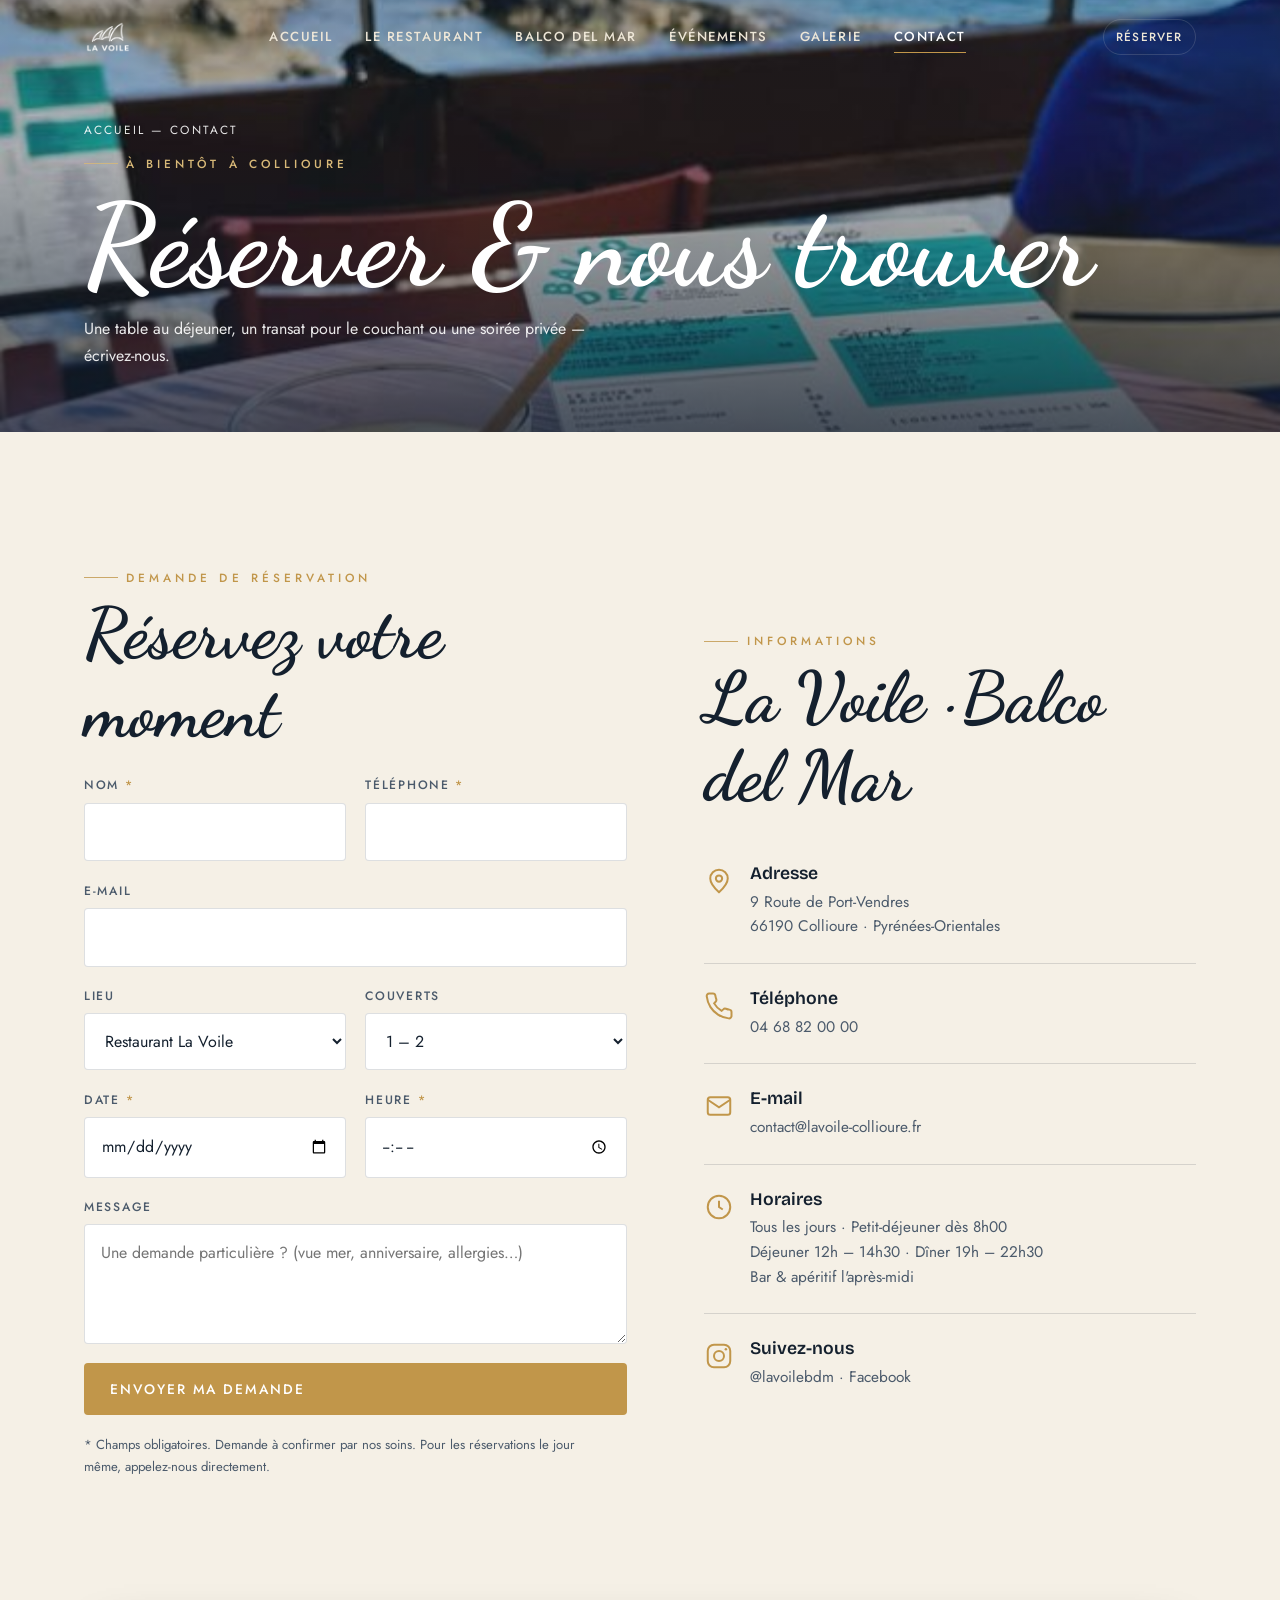
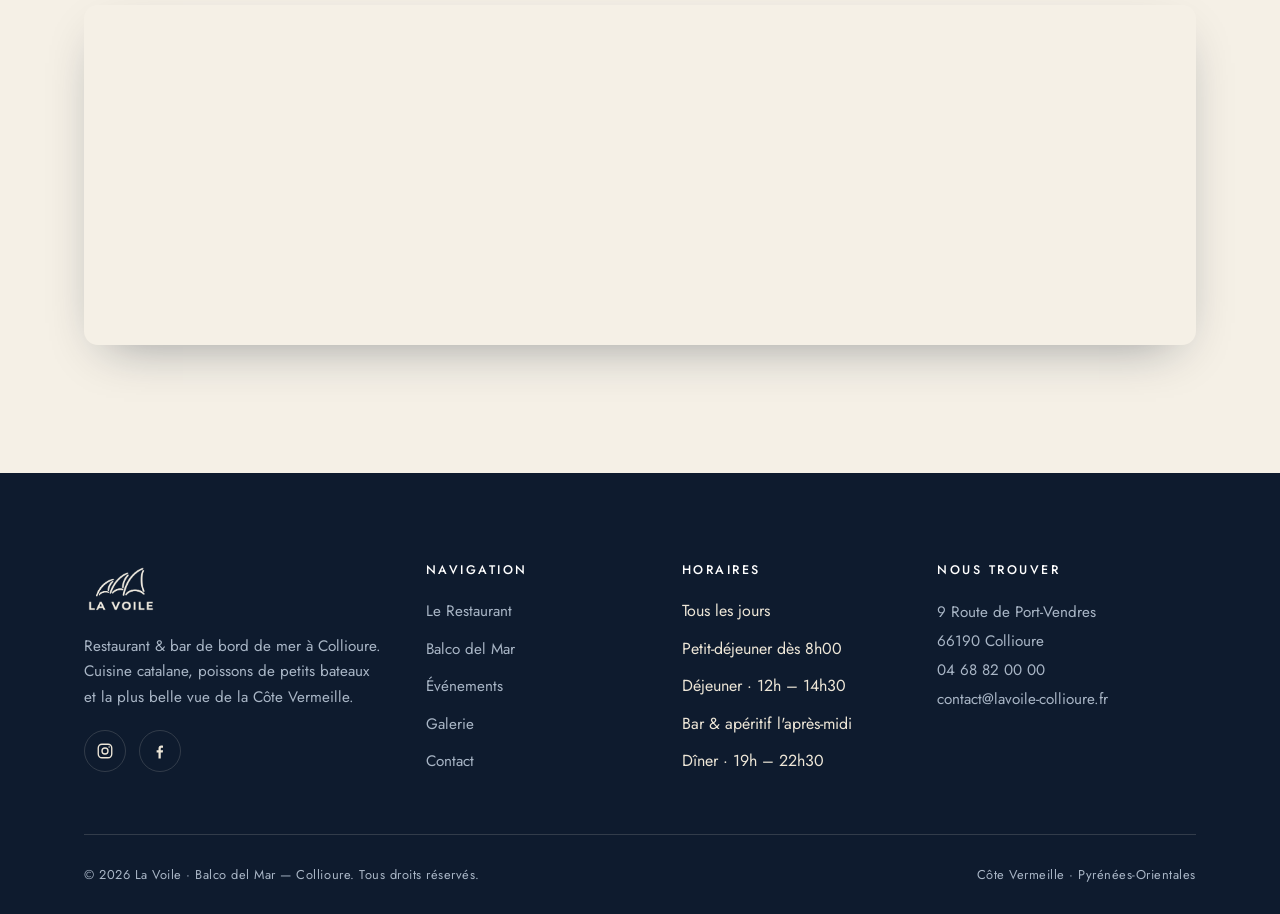
==== site/contact.html @ 3c106463 "Site vitrine multipage La Voile & Balco del Mar (Collioure) 6 pages statiques (accueil, restaurant +" ====
<!DOCTYPE html>
<html lang="fr">
<head>
<meta charset="UTF-8">
<meta name="viewport" content="width=device-width, initial-scale=1">
<title>Contact & Réservation — La Voile Collioure | 9 Route de Port-Vendres</title>
<meta name="description" content="Réservez votre table à La Voile, Collioure — 9 Route de Port-Vendres, 66190. Formulaire de réservation, horaires, accès et coordonnées du restaurant et du bar Balco del Mar.">
<meta name="keywords" content="réserver La Voile Collioure, contact restaurant Collioure, réservation Balco del Mar, restaurant 9 route de Port-Vendres">
<link rel="canonical" href="https://lavoile-collioure.fr/contact.html">
<meta name="theme-color" content="#16263F">
<link rel="icon" href="assets/favicon.svg" type="image/svg+xml">
<meta property="og:type" content="website">
<meta property="og:locale" content="fr_FR">
<meta property="og:title" content="Contact & Réservation — La Voile Collioure">
<meta property="og:description" content="Réservez votre table face à la mer à Collioure. Horaires, accès et coordonnées.">
<meta property="og:image" content="assets/img/matin-port.jpg">
<link rel="preconnect" href="https://fonts.googleapis.com">
<link rel="preconnect" href="https://fonts.gstatic.com" crossorigin>
<link rel="stylesheet" href="assets/css/styles.css">
<script type="application/ld+json">
{
  "@context":"https://schema.org",
  "@type":"Restaurant",
  "name":"La Voile",
  "telephone":"+33468820000",
  "email":"contact@lavoile-collioure.fr",
  "address":{"@type":"PostalAddress","streetAddress":"9 Route de Port-Vendres","addressLocality":"Collioure","postalCode":"66190","addressCountry":"FR"},
  "geo":{"@type":"GeoCoordinates","latitude":42.5246,"longitude":3.0856},
  "openingHoursSpecification":[{"@type":"OpeningHoursSpecification","dayOfWeek":["Monday","Tuesday","Wednesday","Thursday","Friday","Saturday","Sunday"],"opens":"08:00","closes":"22:30"}],
  "acceptsReservations":"True",
  "url":"https://lavoile-collioure.fr/contact.html"
}
</script>
</head>
<body>

<header class="nav" id="nav">
  <div class="nav__inner">
    <a class="nav__brand" href="index.html" aria-label="La Voile — Accueil"><img src="assets/logo/lavoile-white.png" alt="La Voile Collioure"></a>
    <nav class="nav__menu" aria-label="Navigation principale">
      <div class="nav__links">
        <a href="index.html">Accueil</a>
        <a href="restaurant.html">Le Restaurant</a>
        <a href="balco-del-mar.html">Balco del Mar</a>
        <a href="evenements.html">Événements</a>
        <a href="galerie.html">Galerie</a>
        <a href="contact.html" aria-current="page">Contact</a>
      </div>
      <a class="nav__switch" href="#reserver">Réserver</a>
    </nav>
    <div class="nav__cta">
      <a class="nav__switch desktop-only" href="#reserver">Réserver</a>
      <button class="nav__burger" aria-label="Ouvrir le menu" aria-expanded="false" aria-controls="nav"><span></span><span></span><span></span></button>
    </div>
  </div>
</header>

<main>

<!-- SUBHERO -->
<section class="subhero" style="min-height:48vh">
  <div class="subhero__media"><img src="assets/img/matin-port.jpg" alt="Vue sur le port de Collioure depuis La Voile" fetchpriority="high"></div>
  <div class="subhero__inner">
    <p class="breadcrumb"><a href="index.html">Accueil</a> — Contact</p>
    <span class="overline hero__eyebrow">À bientôt à Collioure</span>
    <h1>Réserver &amp; nous trouver</h1>
    <p>Une table au déjeuner, un transat pour le couchant ou une soirée privée — écrivez-nous.</p>
  </div>
</section>

<!-- CONTACT GRID -->
<section class="section" id="reserver">
  <div class="container split">
    <!-- FORM -->
    <div data-reveal>
      <span class="overline">Demande de réservation</span>
      <h2 style="margin:.5rem 0 1.4rem">Réservez votre moment</h2>
      <form class="form" data-demo-form aria-label="Formulaire de réservation">
        <div class="row">
          <div class="field"><label for="nom">Nom <span class="req">*</span></label><input id="nom" name="nom" type="text" autocomplete="name" required></div>
          <div class="field"><label for="tel">Téléphone <span class="req">*</span></label><input id="tel" name="tel" type="tel" autocomplete="tel" required></div>
        </div>
        <div class="field"><label for="email">E-mail</label><input id="email" name="email" type="email" autocomplete="email"></div>
        <div class="row">
          <div class="field"><label for="lieu">Lieu</label>
            <select id="lieu" name="lieu">
              <option value="restaurant">Restaurant La Voile</option>
              <option value="balco">Bar Balco del Mar</option>
              <option value="prive">Événement privé</option>
            </select>
          </div>
          <div class="field"><label for="couverts">Couverts</label>
            <select id="couverts" name="couverts">
              <option>1 – 2</option><option>3 – 4</option><option>5 – 6</option><option>7 et plus</option>
            </select>
          </div>
        </div>
        <div class="row">
          <div class="field"><label for="date">Date <span class="req">*</span></label><input id="date" name="date" type="date" required></div>
          <div class="field"><label for="heure">Heure <span class="req">*</span></label><input id="heure" name="heure" type="time" required></div>
        </div>
        <div class="field"><label for="message">Message</label><textarea id="message" name="message" placeholder="Une demande particulière ? (vue mer, anniversaire, allergies…)"></textarea></div>
        <button class="btn btn--primary" type="submit">Envoyer ma demande</button>
        <p class="form__note">* Champs obligatoires. Demande à confirmer par nos soins. Pour les réservations le jour même, appelez-nous directement.</p>
        <p class="form__note" data-form-ok hidden style="color:var(--accent);font-weight:500">Merci ! Votre demande a bien été envoyée. Nous vous recontactons très vite pour confirmer.</p>
      </form>
    </div>

    <!-- INFOS -->
    <div data-reveal="2">
      <span class="overline">Informations</span>
      <h2 style="margin:.5rem 0 1.4rem">La Voile · Balco del Mar</h2>
      <div class="info-card">
        <svg class="ico" viewBox="0 0 24 24" fill="none" stroke="currentColor" stroke-width="1.6"><path d="M12 21s-7-6.3-7-11a7 7 0 0 1 14 0c0 4.7-7 11-7 11z"/><circle cx="12" cy="10" r="2.5"/></svg>
        <div><h4>Adresse</h4><address>9 Route de Port-Vendres<br>66190 Collioure · Pyrénées-Orientales</address></div>
      </div>
      <div class="info-card">
        <svg class="ico" viewBox="0 0 24 24" fill="none" stroke="currentColor" stroke-width="1.6"><path d="M22 16.9v3a2 2 0 0 1-2.2 2 19.8 19.8 0 0 1-8.6-3 19.5 19.5 0 0 1-6-6 19.8 19.8 0 0 1-3-8.6A2 2 0 0 1 4.1 2h3a2 2 0 0 1 2 1.7c.1 1 .4 1.9.7 2.8a2 2 0 0 1-.5 2.1L8.1 9.9a16 16 0 0 0 6 6l1.3-1.2a2 2 0 0 1 2.1-.5c.9.3 1.8.6 2.8.7a2 2 0 0 1 1.7 2z"/></svg>
        <div><h4>Téléphone</h4><p><a href="tel:+33468820000">04 68 82 00 00</a></p></div>
      </div>
      <div class="info-card">
        <svg class="ico" viewBox="0 0 24 24" fill="none" stroke="currentColor" stroke-width="1.6"><rect x="3" y="5" width="18" height="14" rx="2"/><path d="m3 7 9 6 9-6"/></svg>
        <div><h4>E-mail</h4><p><a href="mailto:contact@lavoile-collioure.fr">contact@lavoile-collioure.fr</a></p></div>
      </div>
      <div class="info-card">
        <svg class="ico" viewBox="0 0 24 24" fill="none" stroke="currentColor" stroke-width="1.6"><circle cx="12" cy="12" r="9"/><path d="M12 7v5l3 2"/></svg>
        <div><h4>Horaires</h4><p>Tous les jours · Petit-déjeuner dès 8h00<br>Déjeuner 12h – 14h30 · Dîner 19h – 22h30<br>Bar &amp; apéritif l'après-midi</p></div>
      </div>
      <div class="info-card" style="border-bottom:none">
        <svg class="ico" viewBox="0 0 24 24" fill="none" stroke="currentColor" stroke-width="1.6"><rect x="3" y="3" width="18" height="18" rx="5"/><circle cx="12" cy="12" r="4"/><circle cx="17.5" cy="6.5" r="1" fill="currentColor" stroke="none"/></svg>
        <div><h4>Suivez-nous</h4><p><a href="https://www.instagram.com/lavoilebdm/" target="_blank" rel="noopener">@lavoilebdm</a> · <a href="https://www.facebook.com/lavoileduneptune/" target="_blank" rel="noopener">Facebook</a></p></div>
      </div>
    </div>
  </div>
</section>

<!-- MAP -->
<section class="section" style="padding-top:0">
  <div class="container">
    <div class="map-wrap" data-reveal>
      <iframe title="Carte — La Voile, 9 Route de Port-Vendres, Collioure" loading="lazy" referrerpolicy="no-referrer-when-downgrade"
        src="https://www.google.com/maps?q=9+Route+de+Port-Vendres,+66190+Collioure&output=embed"></iframe>
    </div>
  </div>
</section>

</main>

<footer class="footer">
  <div class="container">
    <div class="footer__top">
      <div class="footer__brand">
        <img src="assets/logo/lavoile-cream.png" alt="La Voile Collioure">
        <p>Restaurant &amp; bar de bord de mer à Collioure. Cuisine catalane, poissons de petits bateaux et la plus belle vue de la Côte Vermeille.</p>
        <div class="footer__social">
          <a href="https://www.instagram.com/lavoilebdm/" target="_blank" rel="noopener" aria-label="Instagram"><svg viewBox="0 0 24 24" fill="none" stroke="currentColor" stroke-width="1.8"><rect x="3" y="3" width="18" height="18" rx="5"/><circle cx="12" cy="12" r="4"/><circle cx="17.5" cy="6.5" r="1" fill="currentColor" stroke="none"/></svg></a>
          <a href="https://www.facebook.com/lavoileduneptune/" target="_blank" rel="noopener" aria-label="Facebook"><svg viewBox="0 0 24 24" fill="currentColor"><path d="M13 22v-8h2.7l.4-3H13V9c0-.9.3-1.5 1.6-1.5H16V4.9c-.3 0-1.2-.1-2.3-.1-2.3 0-3.7 1.4-3.7 3.9V11H7.5v3H10v8z"/></svg></a>
        </div>
      </div>
      <div><h4>Navigation</h4><ul><li><a href="restaurant.html">Le Restaurant</a></li><li><a href="balco-del-mar.html">Balco del Mar</a></li><li><a href="evenements.html">Événements</a></li><li><a href="galerie.html">Galerie</a></li><li><a href="contact.html">Contact</a></li></ul></div>
      <div><h4>Horaires</h4><ul><li>Tous les jours</li><li>Petit-déjeuner dès 8h00</li><li>Déjeuner · 12h – 14h30</li><li>Bar &amp; apéritif l'après-midi</li><li>Dîner · 19h – 22h30</li></ul></div>
      <div><h4>Nous trouver</h4><address>9 Route de Port-Vendres<br>66190 Collioure<br><a href="tel:+33468820000">04 68 82 00 00</a><br><a href="mailto:contact@lavoile-collioure.fr">contact@lavoile-collioure.fr</a></address></div>
    </div>
    <div class="footer__bottom"><span>© <span data-year>2026</span> La Voile · Balco del Mar — Collioure. Tous droits réservés.</span><span>Côte Vermeille · Pyrénées-Orientales</span></div>
  </div>
</footer>

<script src="assets/js/main.js" defer></script>
</body>
</html>
---- site/assets/css/styles.css ----
/* =====================================================================
   LA VOILE · BALCO DEL MAR — Collioure
   Système de design partagé — deux univers cohérents
   ===================================================================== */

@import url('https://fonts.googleapis.com/css2?family=Bricolage+Grotesque:opsz,wght@12..96,500;12..96,600;12..96,700&family=Cormorant+Garamond:ital,wght@0,500;0,600;1,500;1,600&family=Dancing+Script:wght@500;600;700&family=Jost:wght@300;400;500;600&family=Kaushan+Script&display=swap');

/* ---------- Tokens : LA VOILE (par défaut, restaurant) ---------- */
:root{
  --navy-900:#0E1B2E;
  --navy-800:#13243B;
  --navy:#16263F;
  --navy-700:#1E3357;
  --sea:#3E6E8E;
  --cream:#F5F0E6;
  --cream-2:#EFE7D6;
  --sand:#E3D6BD;
  --gold:#C1964A;
  --gold-soft:#D8B978;
  --ink:#14202E;

  /* rôles sémantiques */
  --bg:var(--cream);
  --bg-deep:var(--navy);
  --surface:#FFFFFF;
  --text:var(--ink);
  --text-soft:#4B5A6B;
  --text-on-deep:#EDE6D7;
  --text-on-deep-soft:#A9B6C6;
  --accent:var(--gold);
  --accent-2:var(--sea);
  --line:rgba(20,32,46,.14);
  --line-on-deep:rgba(237,230,215,.16);

  --hero-overlay:linear-gradient(180deg,rgba(14,27,46,.30) 0%,rgba(14,27,46,.18) 35%,rgba(14,27,46,.72) 100%);

  /* type */
  --display:'Bricolage Grotesque',system-ui,sans-serif;
  --serif:'Cormorant Garamond',Georgia,serif;
  --sans:'Jost',system-ui,sans-serif;
  --heading:'Dancing Script','Segoe Script',cursive; /* titres manuscrits — La Voile */

  /* layout */
  --maxw:1240px;
  --gut:clamp(20px,5vw,64px);
  --radius:4px;
  --radius-lg:14px;
  --shadow:0 18px 50px -22px rgba(14,27,46,.45);
  --shadow-soft:0 10px 30px -18px rgba(14,27,46,.35);
  --ease:cubic-bezier(.22,.61,.36,1);
  --nav-h:74px;
}

/* ---------- Tokens : BALCO DEL MAR (bar, festif) ---------- */
[data-univers="balco"]{
  --plum-900:#1F1224;
  --plum:#2B1A30;
  --plum-700:#3A2140;
  --terra:#B0432A;
  --coral:#E07A4B;
  --amber:#F2A65A;
  --vermilion:#D7402B;
  --teal:#1F5C5C;
  --bal-cream:#F6ECDD;

  --bg:var(--bal-cream);
  --bg-deep:var(--plum);
  --surface:#FFFFFF;
  --text:#2A1A20;
  --text-soft:#6E4D45;
  --text-on-deep:#F6E7D6;
  --text-on-deep-soft:#D9B49E;
  --accent:var(--vermilion);
  --accent-2:var(--amber);
  --line:rgba(42,26,32,.14);
  --line-on-deep:rgba(246,231,214,.18);
  --hero-overlay:linear-gradient(180deg,rgba(31,18,36,.22) 0%,rgba(176,67,42,.20) 45%,rgba(31,18,36,.80) 100%);
  --shadow:0 18px 50px -22px rgba(31,18,36,.5);
  --gold:var(--amber);
  --heading:'Kaushan Script','Segoe Script',cursive; /* titres manuscrits festifs — Balco del Mar */
}

/* ---------- Reset ---------- */
*,*::before,*::after{box-sizing:border-box;margin:0;padding:0}
html{scroll-behavior:smooth;-webkit-text-size-adjust:100%}
@media (prefers-reduced-motion:reduce){html{scroll-behavior:auto}}
body{
  font-family:var(--sans);
  font-weight:400;
  color:var(--text);
  background:var(--bg);
  line-height:1.65;
  font-size:16px;
  overflow-x:clip; /* empêche le débordement horizontal sans transformer le body en conteneur de scroll */
  -webkit-font-smoothing:antialiased;
  text-rendering:optimizeLegibility;
}
img{display:block;max-width:100%;height:auto}
a{color:inherit;text-decoration:none}
button{font:inherit;cursor:pointer;border:none;background:none;color:inherit}
ul{list-style:none}
:focus-visible{outline:2.5px solid var(--accent);outline-offset:3px;border-radius:3px}

/* ---------- Typographie ---------- */
h1,h2,h3,h4{color:var(--text)}
/* Titres manuscrits — La Voile (Dancing Script) / Balco (Kaushan Script) */
h1,h2,h3{font-family:var(--heading);font-weight:700;line-height:1.1;letter-spacing:0}
h1{font-size:clamp(3.1rem,9vw,7.2rem)}
h2{font-size:clamp(2.4rem,6vw,4.4rem);line-height:1.12}
h3{font-size:clamp(1.7rem,3.2vw,2.5rem);font-weight:600}
/* Sous-titres / noms de plats : typo nette pour la lisibilité */
h4{font-family:var(--display);font-weight:600;letter-spacing:0;line-height:1.25;font-size:1.12rem}
p{max-width:64ch}
.serif{font-family:var(--serif);font-style:italic;font-weight:500}

.overline{
  font-family:var(--sans);font-weight:500;font-size:.74rem;
  letter-spacing:.34em;text-transform:uppercase;color:var(--accent);
  display:inline-flex;align-items:center;gap:.7em;
}
.overline::before{content:"";width:34px;height:1px;background:currentColor;opacity:.8}
.overline.center::after{content:"";width:34px;height:1px;background:currentColor;opacity:.8}
.overline.center{justify-content:center}

.lead{font-size:clamp(1.05rem,1.6vw,1.3rem);color:var(--text-soft);line-height:1.7;max-width:60ch}

/* ---------- Layout ---------- */
.container{max-width:var(--maxw);margin-inline:auto;padding-inline:var(--gut)}
.section{padding-block:clamp(64px,10vw,140px)}
.section--deep{background:var(--bg-deep);color:var(--text-on-deep)}
.section--deep h1,.section--deep h2,.section--deep h3,.section--deep h4{color:var(--text-on-deep)}
.section--deep .lead{color:var(--text-on-deep-soft)}
.section-head{max-width:62ch}
.section-head.center{margin-inline:auto;text-align:center}
.section-head h2{margin:.5rem 0 1rem}

/* ---------- Boutons ---------- */
.btn{
  display:inline-flex;align-items:center;gap:.6em;
  font-family:var(--sans);font-weight:500;font-size:.86rem;
  letter-spacing:.14em;text-transform:uppercase;
  padding:1.05em 1.9em;border-radius:var(--radius);
  transition:transform .35s var(--ease),background .35s var(--ease),color .35s var(--ease),box-shadow .35s var(--ease);
  min-height:48px;position:relative;
}
.btn svg{width:1.05em;height:1.05em}
.btn--primary{background:var(--accent);color:#fff}
[data-univers="balco"] .btn--primary{color:#fff}
.btn--primary:hover{transform:translateY(-3px);box-shadow:var(--shadow-soft)}
.btn--ghost{border:1px solid currentColor;color:var(--text)}
.btn--ghost:hover{background:var(--text);color:var(--bg)}
.btn--on-deep{border:1px solid var(--line-on-deep);color:var(--text-on-deep)}
.btn--on-deep:hover{background:var(--accent);border-color:var(--accent);color:#fff;transform:translateY(-3px)}
.btn--link{padding:0;min-height:0;border-bottom:1px solid currentColor;border-radius:0;color:var(--accent)}
.btn--link:hover{gap:1em}

/* =====================================================================
   NAVBAR
   ===================================================================== */
.nav{
  position:fixed;inset:0 0 auto 0;z-index:100;height:var(--nav-h);
  display:flex;align-items:center;
  transition:background .4s var(--ease),box-shadow .4s var(--ease),height .4s var(--ease);
}
.nav__inner{width:100%;max-width:var(--maxw);margin-inline:auto;padding-inline:var(--gut);
  display:flex;align-items:center;justify-content:space-between;gap:1rem}
.nav__brand{display:flex;align-items:center;gap:.7rem}
.nav__brand img{height:34px;width:auto;transition:height .4s var(--ease)}
.nav__links{display:flex;align-items:center;gap:2rem}
.nav__links a{
  font-size:.82rem;letter-spacing:.12em;text-transform:uppercase;font-weight:500;
  color:var(--text-on-deep);position:relative;padding:.4em 0;transition:color .3s;
}
.nav__links a::after{content:"";position:absolute;left:0;bottom:0;height:1.5px;width:0;background:var(--accent);transition:width .35s var(--ease)}
.nav__links a:hover::after,.nav__links a[aria-current="page"]::after{width:100%}
.nav__links a[aria-current="page"]{color:#fff}
/* le bouton réserver à l'intérieur du menu n'est destiné qu'au mobile */
.nav__menu > .nav__switch{display:none}
.nav__cta{display:flex;align-items:center;gap:1.2rem}
.nav__switch{
  font-size:.74rem;letter-spacing:.1em;text-transform:uppercase;font-weight:500;
  border:1px solid var(--line-on-deep);padding:.6em 1.05em;border-radius:40px;color:var(--text-on-deep);
  transition:all .35s var(--ease);white-space:nowrap;
}
.nav__switch:hover{background:var(--accent);border-color:var(--accent);color:#fff}

/* état "scrolled" */
.nav.is-solid{height:64px;background:var(--bg-deep);box-shadow:0 10px 30px -20px rgba(0,0,0,.6)}
.nav.is-solid .nav__brand img{height:30px}

/* burger */
.nav__burger{display:none;width:46px;height:46px;flex-direction:column;justify-content:center;gap:5px;align-items:center}
.nav__burger span{display:block;width:24px;height:2px;background:var(--text-on-deep);transition:.35s var(--ease)}
.nav.is-open .nav__burger span:nth-child(1){transform:translateY(7px) rotate(45deg)}
.nav.is-open .nav__burger span:nth-child(2){opacity:0}
.nav.is-open .nav__burger span:nth-child(3){transform:translateY(-7px) rotate(-45deg)}

@media (max-width:920px){
  .nav__switch.desktop-only{display:none}
  .nav__burger{display:flex}
  .nav__menu{
    position:fixed;inset:0;z-index:99;background:var(--bg-deep);
    display:flex;flex-direction:column;justify-content:center;align-items:center;gap:1.6rem;
    opacity:0;visibility:hidden;transition:opacity .4s var(--ease),visibility .4s;
    padding:var(--nav-h) var(--gut) 0;
  }
  .nav.is-open .nav__menu{opacity:1;visibility:visible}
  .nav__menu .nav__links{display:flex;flex-direction:column;gap:1.6rem;text-align:center}
  .nav__menu .nav__links a{font-size:1.5rem;font-family:var(--display);letter-spacing:0;text-transform:none}
  .nav__menu .nav__switch{display:inline-block;margin-top:1rem;font-size:.9rem}
}

/* =====================================================================
   HERO
   ===================================================================== */
.hero{position:relative;min-height:100svh;display:flex;align-items:flex-end;overflow:hidden;color:#fff}
.hero__media{position:absolute;inset:0;z-index:-2}
.hero__media img{width:100%;height:100%;object-fit:cover;object-position:center 40%}
.hero__media::after{content:"";position:absolute;inset:0;background:var(--hero-overlay)}
.hero__inner{width:100%;max-width:var(--maxw);margin-inline:auto;padding:0 var(--gut) clamp(48px,9vh,110px)}
.hero__eyebrow{color:var(--gold-soft,#fff)}
[data-univers="balco"] .hero__eyebrow{color:var(--amber)}
.hero h1{color:#fff;max-width:16ch;margin:.8rem 0 1.2rem;text-shadow:0 4px 40px rgba(0,0,0,.35)}
.hero__sub{font-size:clamp(1.05rem,1.7vw,1.35rem);max-width:46ch;color:rgba(255,255,255,.92);font-weight:300}
.hero__actions{display:flex;flex-wrap:wrap;gap:1rem;margin-top:2.2rem}
.hero .btn--ghost{color:#fff;border-color:rgba(255,255,255,.6)}
.hero .btn--ghost:hover{background:#fff;color:var(--ink)}
.hero__scroll{position:absolute;left:50%;bottom:26px;transform:translateX(-50%);z-index:2;
  font-size:.68rem;letter-spacing:.28em;text-transform:uppercase;color:rgba(255,255,255,.8);
  display:flex;flex-direction:column;align-items:center;gap:.6rem}
.hero__scroll i{display:block;width:1px;height:42px;background:rgba(255,255,255,.6);position:relative;overflow:hidden}
.hero__scroll i::after{content:"";position:absolute;top:-50%;left:0;width:100%;height:50%;background:#fff;animation:scrolldot 1.9s var(--ease) infinite}
@keyframes scrolldot{0%{top:-50%}60%,100%{top:100%}}

/* mini hero (pages internes) */
.subhero{position:relative;min-height:62vh;display:flex;align-items:flex-end;color:#fff;overflow:hidden}
.subhero__media{position:absolute;inset:0;z-index:-2}
.subhero__media img{width:100%;height:100%;object-fit:cover}
.subhero__media::after{content:"";position:absolute;inset:0;background:var(--hero-overlay)}
.subhero__inner{width:100%;max-width:var(--maxw);margin-inline:auto;padding:0 var(--gut) clamp(40px,7vh,80px)}
.subhero h1{color:#fff;margin:.6rem 0 .4rem}
.subhero p{color:rgba(255,255,255,.9);max-width:54ch}
.breadcrumb{font-size:.74rem;letter-spacing:.18em;text-transform:uppercase;color:rgba(255,255,255,.75);margin-bottom:.4rem}
.breadcrumb a:hover{color:#fff}

/* =====================================================================
   MARQUEE
   ===================================================================== */
.marquee{overflow:hidden;border-block:1px solid var(--line);padding-block:1.1rem;background:var(--bg)}
.marquee--deep{background:var(--bg-deep);border-color:var(--line-on-deep)}
.marquee__track{display:flex;gap:3rem;width:max-content;animation:marquee 32s linear infinite}
.marquee--deep .marquee__track{color:var(--text-on-deep)}
.marquee:hover .marquee__track{animation-play-state:paused}
.marquee__track span{font-family:var(--display);font-weight:600;font-size:clamp(1.2rem,2.4vw,1.9rem);display:inline-flex;align-items:center;gap:3rem;white-space:nowrap;opacity:.92}
.marquee__track span::after{content:"·";color:var(--accent)}
@keyframes marquee{to{transform:translateX(-50%)}}
@media (prefers-reduced-motion:reduce){.marquee__track{animation:none}}

/* =====================================================================
   INTRO / SPLIT
   ===================================================================== */
.split{display:grid;grid-template-columns:1.05fr .95fr;gap:clamp(2rem,6vw,6rem);align-items:center}
/* rythme vertical des titres dans les blocs de contenu (évite le H2 collé au texte) */
.split__body .overline,.poster-feature .overline{margin-bottom:.3rem}
.split__body h2,.poster-feature h2{margin:.5rem 0 1.2rem}
.split__body p + p{margin-top:1rem}
.split--reverse .split__media{order:2}
.split__media{position:relative}
.split__media img{width:100%;border-radius:var(--radius-lg);box-shadow:var(--shadow)}
.split__media .tag{
  position:absolute;background:var(--surface);color:var(--text);
  padding:1rem 1.3rem;border-radius:var(--radius);box-shadow:var(--shadow-soft);
  font-family:var(--display);font-weight:600;line-height:1.1;
}
.split__media .tag small{display:block;font-family:var(--sans);font-weight:400;font-size:.72rem;letter-spacing:.18em;text-transform:uppercase;color:var(--accent);margin-bottom:.2rem}
.split__media .tag--br{right:-18px;bottom:-22px}
.split__media .tag--tl{left:-18px;top:-22px}
@media (max-width:820px){
  .split{grid-template-columns:1fr;gap:2.4rem}
  .split--reverse .split__media{order:0}
  .split__media .tag--br{right:14px;bottom:-18px}
  .split__media .tag--tl{left:14px;top:-18px}
}

/* =====================================================================
   STATS
   ===================================================================== */
.stats{display:grid;grid-template-columns:repeat(4,1fr);gap:1px;background:var(--line);border:1px solid var(--line)}
.section--deep .stats{background:var(--line-on-deep);border-color:var(--line-on-deep)}
.stat{background:var(--bg);padding:2rem 1.4rem;text-align:center}
.section--deep .stat{background:var(--bg-deep)}
.stat b{display:block;font-family:var(--display);font-weight:700;font-size:clamp(2rem,4vw,2.9rem);color:var(--accent);line-height:1}
.stat span{font-size:.78rem;letter-spacing:.14em;text-transform:uppercase;color:var(--text-soft);margin-top:.6rem;display:block}
.section--deep .stat span{color:var(--text-on-deep-soft)}
@media (max-width:680px){.stats{grid-template-columns:repeat(2,1fr)}}

/* =====================================================================
   CARTES / FEATURES
   ===================================================================== */
.grid-3{display:grid;grid-template-columns:repeat(3,1fr);gap:clamp(1.2rem,2.5vw,2rem)}
.grid-2{display:grid;grid-template-columns:repeat(2,1fr);gap:clamp(1.4rem,3vw,2.6rem)}
@media (max-width:880px){.grid-3{grid-template-columns:1fr;max-width:560px;margin-inline:auto}}
@media (max-width:760px){.grid-2{grid-template-columns:1fr}}

.card{background:var(--surface);border-radius:var(--radius-lg);overflow:hidden;box-shadow:var(--shadow-soft);
  transition:transform .5s var(--ease),box-shadow .5s var(--ease);display:flex;flex-direction:column}
.card:hover{transform:translateY(-7px);box-shadow:var(--shadow)}
.card__media{aspect-ratio:4/3;overflow:hidden}
.card__media img{width:100%;height:100%;object-fit:cover;transition:transform .8s var(--ease)}
.card:hover .card__media img{transform:scale(1.06)}
.card__body{padding:1.6rem 1.5rem 1.8rem}
.card__body h3{margin-bottom:.5rem}
.card__body p{font-size:.96rem;color:var(--text-soft)}
.card__num{font-family:var(--serif);font-style:italic;font-size:1.5rem;color:var(--accent);display:block;margin-bottom:.4rem}

/* feature simple (icone) */
.feature{padding:2rem 0;border-top:1px solid var(--line)}
.section--deep .feature{border-color:var(--line-on-deep)}
.feature .ico{width:42px;height:42px;color:var(--accent);margin-bottom:1.1rem}
.feature h3{font-size:1.75rem;margin-bottom:.4rem}
.feature p{font-size:.96rem;color:var(--text-soft)}
.section--deep .feature p{color:var(--text-on-deep-soft)}

/* =====================================================================
   GALERIE BENTO
   ===================================================================== */
.bento{display:grid;grid-template-columns:repeat(4,1fr);grid-auto-rows:200px;gap:14px}
.bento figure{position:relative;overflow:hidden;border-radius:var(--radius-lg);margin:0}
.bento img{width:100%;height:100%;object-fit:cover;transition:transform .9s var(--ease)}
.bento figure:hover img{transform:scale(1.07)}
.bento figcaption{
  position:absolute;inset:auto 0 0 0;padding:1.4rem 1.2rem .9rem;
  background:linear-gradient(0deg,rgba(14,27,46,.78),transparent);
  color:#fff;font-family:var(--display);font-weight:600;font-size:1rem;
  opacity:0;transform:translateY(8px);transition:.5s var(--ease);
}
.bento figure:hover figcaption{opacity:1;transform:none}
.bento .w2{grid-column:span 2}
.bento .h2{grid-row:span 2}
@media (max-width:900px){.bento{grid-template-columns:repeat(2,1fr);grid-auto-rows:160px}.bento .w2{grid-column:span 2}.bento .h2{grid-row:span 1}}
@media (max-width:520px){.bento{grid-template-columns:1fr;grid-auto-rows:220px}.bento .w2{grid-column:span 1}}

/* =====================================================================
   CARTE / MENU
   ===================================================================== */
.menu-cols{display:grid;grid-template-columns:1fr 1fr;gap:clamp(2rem,6vw,5rem)}
@media (max-width:820px){.menu-cols{grid-template-columns:1fr;gap:2.5rem}}
.menu-cat{margin-bottom:2.6rem}
.menu-cat > .overline{margin-bottom:1.4rem}
.menu-item{display:grid;grid-template-columns:1fr auto;gap:.4rem 1rem;align-items:baseline;
  padding:1rem 0;border-bottom:1px dashed var(--line)}
.section--deep .menu-item{border-color:var(--line-on-deep)}
.menu-item h4{font-family:var(--display);font-weight:600;font-size:1.12rem}
.menu-item .price{font-family:var(--display);font-weight:600;color:var(--accent);font-size:1.05rem;font-variant-numeric:tabular-nums}
.menu-item p{grid-column:1/-1;font-size:.9rem;color:var(--text-soft);margin-top:.15rem}
.section--deep .menu-item p{color:var(--text-on-deep-soft)}
.menu-note{font-family:var(--serif);font-style:italic;font-size:1.15rem;color:var(--text-soft);margin-top:1rem}

/* =====================================================================
   ÉVÉNEMENTS / AGENDA
   ===================================================================== */
.event{display:grid;grid-template-columns:auto 1fr auto;gap:1.6rem;align-items:center;
  padding:1.7rem 0;border-bottom:1px solid var(--line)}
.section--deep .event{border-color:var(--line-on-deep)}
.event__date{text-align:center;font-family:var(--display);line-height:1;min-width:64px}
.event__date b{display:block;font-size:2.1rem;font-weight:700;color:var(--accent)}
.event__date span{font-size:.74rem;letter-spacing:.18em;text-transform:uppercase}
.event__info h3{font-size:1.7rem;line-height:1.05}
.event__info p{font-size:.92rem;color:var(--text-soft);margin-top:.2rem}
.section--deep .event__info p{color:var(--text-on-deep-soft)}
.event__tag{font-size:.72rem;letter-spacing:.14em;text-transform:uppercase;color:var(--accent);
  border:1px solid currentColor;padding:.45em .9em;border-radius:40px;white-space:nowrap}
@media (max-width:680px){
  .event{grid-template-columns:auto 1fr;gap:1rem 1.2rem}
  .event__tag{grid-column:2;justify-self:start}
}

/* poster feature */
.poster-feature{display:grid;grid-template-columns:.85fr 1.15fr;gap:clamp(2rem,5vw,4rem);align-items:center}
.poster-feature img{width:100%;border-radius:var(--radius-lg);box-shadow:var(--shadow)}
@media (max-width:820px){.poster-feature{grid-template-columns:1fr;max-width:520px;margin-inline:auto}}

/* =====================================================================
   CITATION / AVIS
   ===================================================================== */
.quote{text-align:center;max-width:24ch;margin-inline:auto}
.quote p{font-family:var(--serif);font-style:italic;font-weight:500;font-size:clamp(1.7rem,4vw,3rem);
  line-height:1.25;color:var(--text);max-width:none}
.section--deep .quote p{color:var(--text-on-deep)}
.quote cite{display:block;margin-top:1.6rem;font-style:normal;font-family:var(--sans);
  font-size:.8rem;letter-spacing:.2em;text-transform:uppercase;color:var(--accent)}
.stars{display:flex;gap:.25rem;justify-content:center;color:var(--gold);margin-bottom:1.4rem}
.stars svg{width:20px;height:20px}

/* =====================================================================
   CTA bandeau
   ===================================================================== */
.cta-band{position:relative;overflow:hidden;color:#fff;text-align:center}
.cta-band__media{position:absolute;inset:0;z-index:-2}
.cta-band__media img{width:100%;height:100%;object-fit:cover}
.cta-band__media::after{content:"";position:absolute;inset:0;background:linear-gradient(180deg,rgba(14,27,46,.7),rgba(14,27,46,.82))}
[data-univers="balco"] .cta-band__media::after{background:linear-gradient(180deg,rgba(31,18,36,.66),rgba(176,67,42,.78))}
.cta-band h2{color:#fff;max-width:18ch;margin:1rem auto 1.3rem}
.cta-band p{color:rgba(255,255,255,.9);margin-inline:auto;margin-bottom:2rem}
.cta-band .hero__actions{justify-content:center}

/* =====================================================================
   FOOTER
   ===================================================================== */
.footer{background:var(--navy-900);color:var(--text-on-deep);padding-top:clamp(56px,8vw,90px)}
[data-univers="balco"] .footer{background:var(--plum-900)}
.footer__top{display:grid;grid-template-columns:1.4fr 1fr 1fr 1.2fr;gap:2.5rem;padding-bottom:3rem;border-bottom:1px solid var(--line-on-deep)}
.footer__brand img{height:52px;margin-bottom:1.2rem}
.footer__brand p{color:var(--text-on-deep-soft);font-size:.95rem;max-width:34ch}
.footer h4{color:#fff;font-family:var(--sans);font-weight:500;font-size:.78rem;letter-spacing:.2em;text-transform:uppercase;margin-bottom:1.2rem}
.footer ul li{margin-bottom:.7rem}
.footer ul a,.footer address a{color:var(--text-on-deep-soft);font-size:.95rem;font-style:normal;transition:color .3s}
.footer ul a:hover,.footer address a:hover{color:var(--accent)}
.footer address{font-style:normal;color:var(--text-on-deep-soft);font-size:.95rem;line-height:1.9}
.footer__social{display:flex;gap:.8rem;margin-top:1.3rem}
.footer__social a{width:42px;height:42px;border:1px solid var(--line-on-deep);border-radius:50%;display:grid;place-items:center;transition:.35s var(--ease)}
.footer__social a:hover{background:var(--accent);border-color:var(--accent);color:#fff;transform:translateY(-3px)}
.footer__social svg{width:18px;height:18px}
.footer__bottom{display:flex;justify-content:space-between;flex-wrap:wrap;gap:1rem;padding-block:1.8rem;
  font-size:.8rem;color:var(--text-on-deep-soft);letter-spacing:.04em}
.footer__bottom a:hover{color:var(--accent)}
@media (max-width:860px){.footer__top{grid-template-columns:1fr 1fr;gap:2rem}}
@media (max-width:520px){.footer__top{grid-template-columns:1fr}}

/* =====================================================================
   FORMULAIRE
   ===================================================================== */
.form{display:grid;gap:1.2rem}
.form .row{display:grid;grid-template-columns:1fr 1fr;gap:1.2rem}
@media (max-width:600px){.form .row{grid-template-columns:1fr}}
.field{display:flex;flex-direction:column;gap:.45rem}
.field label{font-size:.76rem;letter-spacing:.14em;text-transform:uppercase;font-weight:500;color:var(--text-soft)}
.field input,.field select,.field textarea{
  font:inherit;padding:.95em 1em;border:1px solid var(--line);border-radius:var(--radius);
  background:var(--surface);color:var(--text);transition:border-color .3s,box-shadow .3s;min-height:48px;
}
.field textarea{min-height:120px;resize:vertical}
.field input:focus,.field select:focus,.field textarea:focus{outline:none;border-color:var(--accent);box-shadow:0 0 0 3px color-mix(in srgb,var(--accent) 22%,transparent)}
.form .req{color:var(--accent)}
.form__note{font-size:.82rem;color:var(--text-soft)}

/* info cards contact */
.info-card{display:flex;gap:1rem;align-items:flex-start;padding:1.5rem 0;border-bottom:1px solid var(--line)}
.info-card .ico{width:30px;height:30px;color:var(--accent);flex-shrink:0;margin-top:3px}
.info-card h4{font-family:var(--display);font-weight:600;font-size:1.1rem;margin-bottom:.3rem}
.info-card p,.info-card address{color:var(--text-soft);font-size:.96rem;font-style:normal;line-height:1.6}

.map-wrap{border-radius:var(--radius-lg);overflow:hidden;box-shadow:var(--shadow);min-height:340px}
.map-wrap iframe{width:100%;height:100%;min-height:340px;border:0;display:block}

/* =====================================================================
   UTILITAIRES
   ===================================================================== */
.text-center{text-align:center}
.mt-s{margin-top:1rem}.mt-m{margin-top:2rem}.mt-l{margin-top:3rem}
.divider-sail{display:flex;justify-content:center;padding-block:1rem}
.divider-sail svg{width:54px;color:var(--accent);opacity:.8}

/* badge univers (lien croisé La Voile <-> Balco) */
.crosslink{display:grid;grid-template-columns:1fr 1fr;gap:0}
@media (max-width:760px){.crosslink{grid-template-columns:1fr}}
.crosslink a{position:relative;overflow:hidden;min-height:340px;display:flex;align-items:flex-end;padding:2.4rem;color:#fff}
.crosslink img{position:absolute;inset:0;width:100%;height:100%;object-fit:cover;z-index:-2;transition:transform .9s var(--ease)}
.crosslink a:hover img{transform:scale(1.06)}
.crosslink a::after{content:"";position:absolute;inset:0;z-index:-1;background:linear-gradient(180deg,rgba(14,27,46,.2),rgba(14,27,46,.82))}
.crosslink a.balco::after{background:linear-gradient(180deg,rgba(31,18,36,.2),rgba(176,67,42,.8))}
.crosslink .cl-body{max-width:30ch}
.crosslink .overline{color:#fff;opacity:.9}
.crosslink h3{color:#fff;font-size:clamp(1.8rem,3vw,2.6rem);margin:.5rem 0 .8rem}
.crosslink .go{font-size:.8rem;letter-spacing:.18em;text-transform:uppercase;display:inline-flex;gap:.6em;align-items:center}
.crosslink a:hover .go{gap:1.1em}

/* =====================================================================
   ANIMATIONS reveal
   ===================================================================== */
[data-reveal]{opacity:0;transform:translateY(28px);transition:opacity .9s var(--ease),transform .9s var(--ease)}
[data-reveal].is-in{opacity:1;transform:none}
[data-reveal][data-reveal="2"]{transition-delay:.1s}
[data-reveal][data-reveal="3"]{transition-delay:.2s}
[data-reveal][data-reveal="4"]{transition-delay:.3s}
@media (prefers-reduced-motion:reduce){
  [data-reveal]{opacity:1;transform:none;transition:none}
  .hero__scroll i::after{animation:none}
}
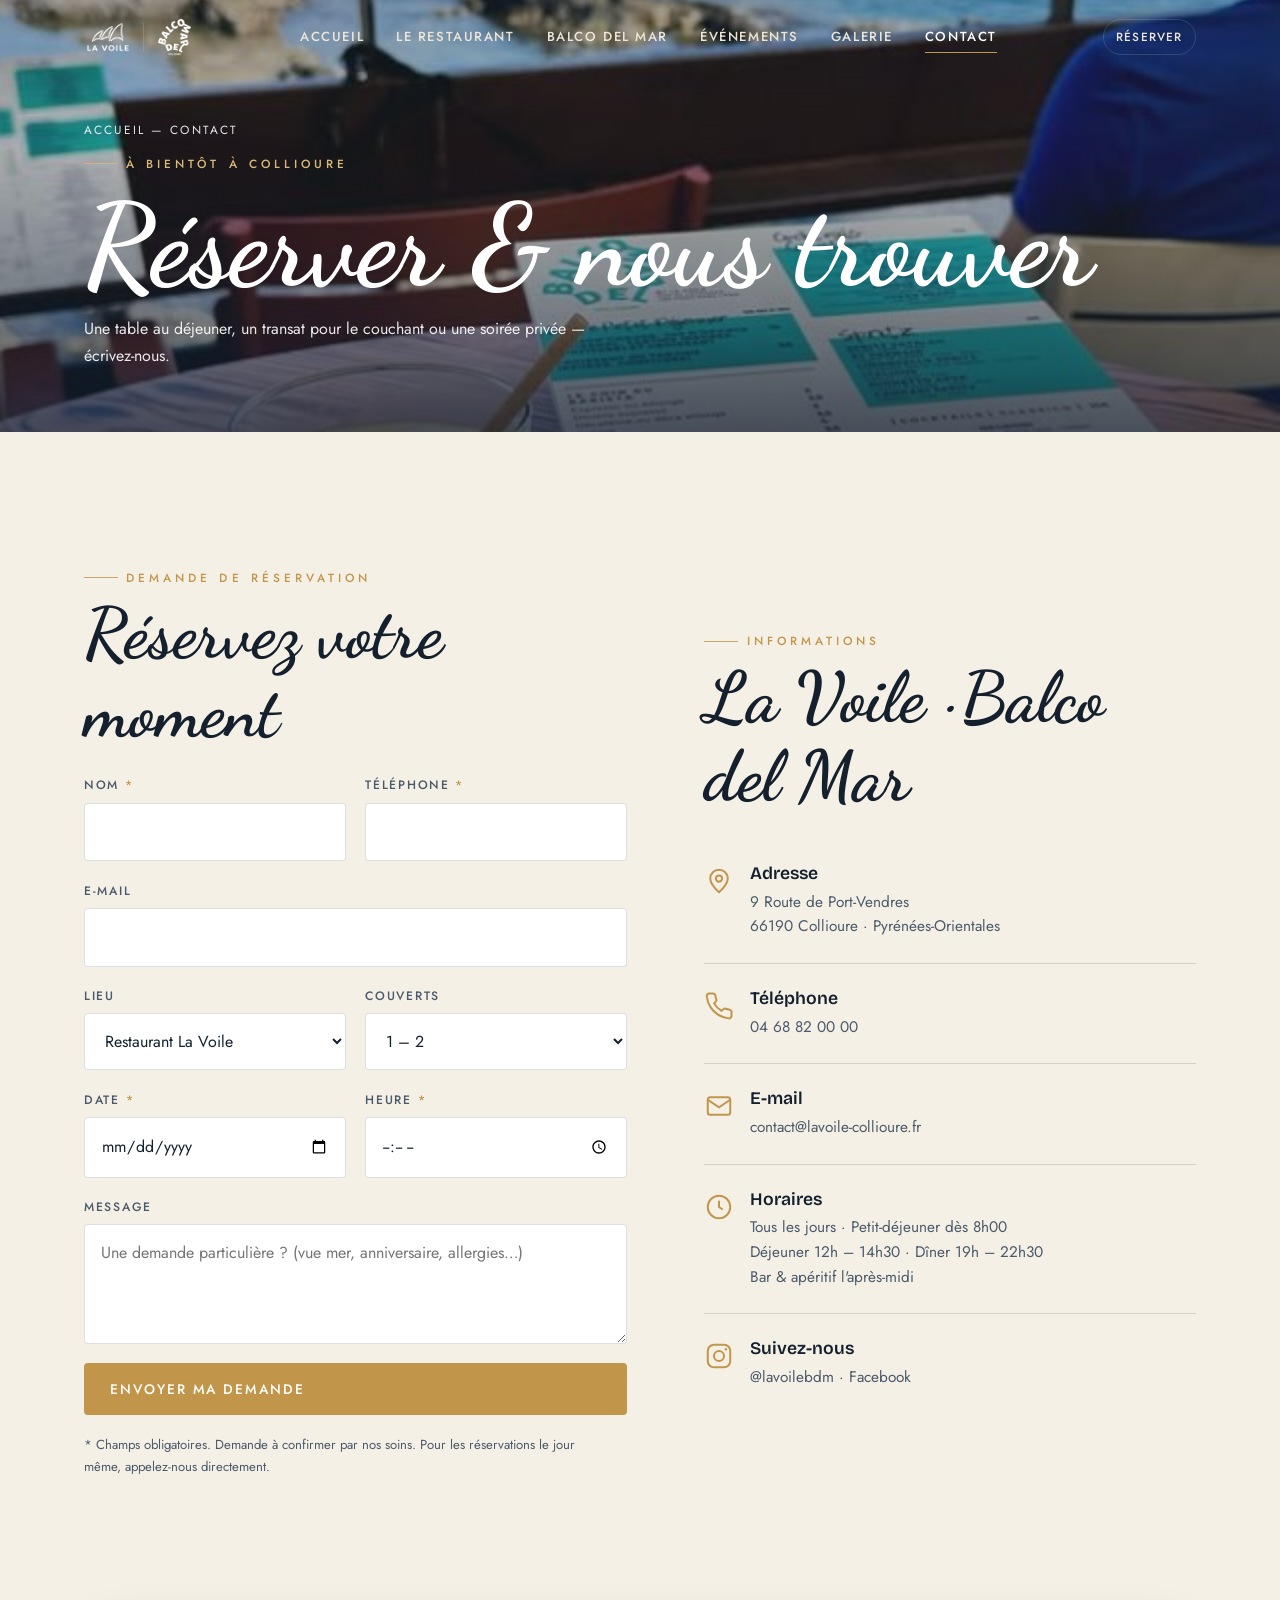
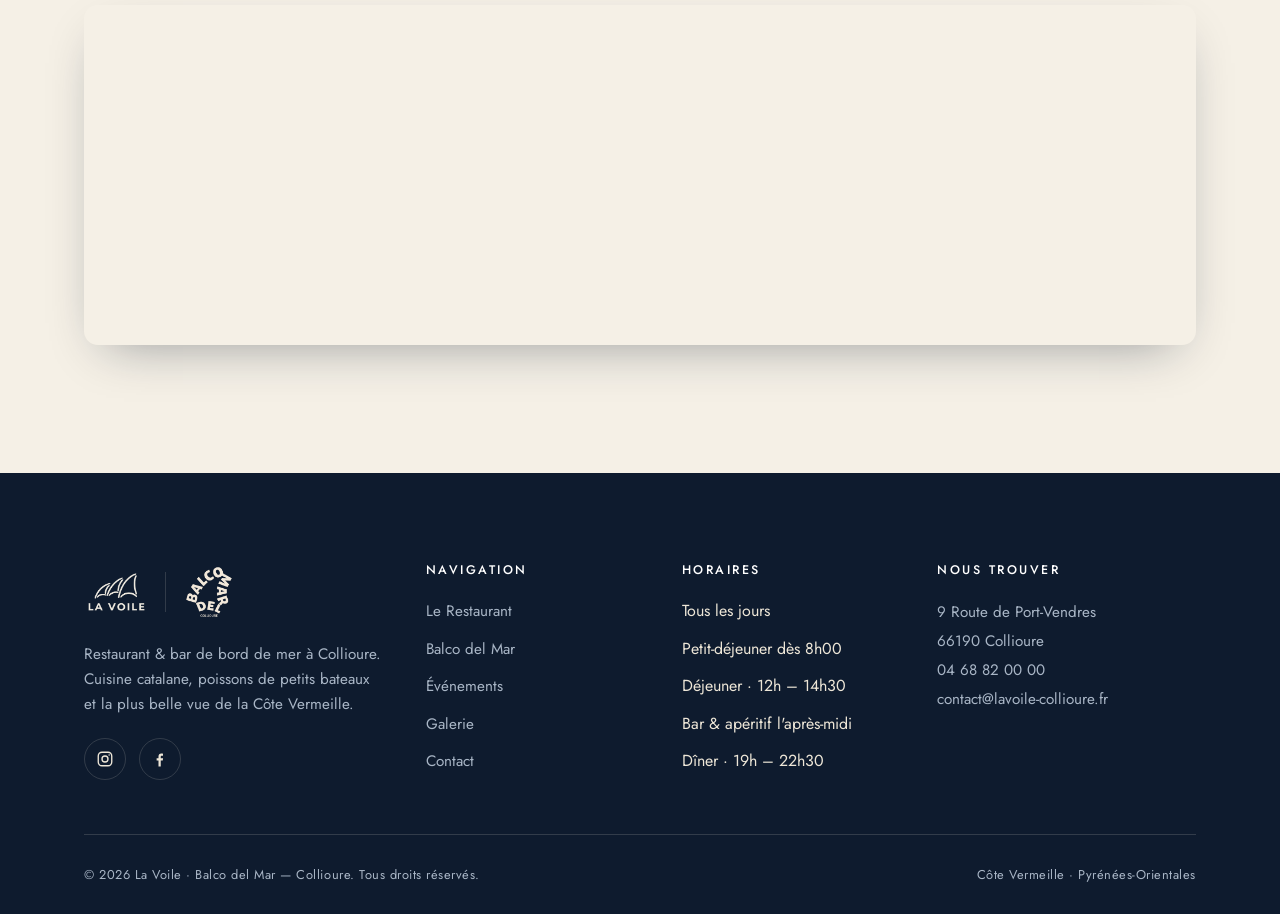
==== commit 88b12f20: "Typo Luckiest Guy pour Balco + logos par page - Police Luckiest Guy (h1/h2/h3) sur la page Balco del" ====
--- a/site/contact.html
+++ b/site/contact.html
@@ -36,7 +36,11 @@
 
 <header class="nav" id="nav">
   <div class="nav__inner">
-    <a class="nav__brand" href="index.html" aria-label="La Voile — Accueil"><img src="assets/logo/lavoile-white.png" alt="La Voile Collioure"></a>
+    <div class="nav__brand">
+      <a href="index.html" aria-label="La Voile — Accueil"><img src="assets/logo/lavoile-white.png" alt="La Voile Collioure"></a>
+      <span class="brand-sep" aria-hidden="true"></span>
+      <a href="balco-del-mar.html" aria-label="Balco del Mar"><img class="brand-balco" src="assets/logo/balco-white.png" alt="Balco del Mar"></a>
+    </div>
     <nav class="nav__menu" aria-label="Navigation principale">
       <div class="nav__links">
         <a href="index.html">Accueil</a>
@@ -150,7 +154,11 @@
   <div class="container">
     <div class="footer__top">
       <div class="footer__brand">
-        <img src="assets/logo/lavoile-cream.png" alt="La Voile Collioure">
+        <div class="footer__logos">
+          <img src="assets/logo/lavoile-cream.png" alt="La Voile Collioure">
+          <span class="brand-sep" aria-hidden="true"></span>
+          <img class="balco" src="assets/logo/balco-cream.png" alt="Balco del Mar">
+        </div>
         <p>Restaurant &amp; bar de bord de mer à Collioure. Cuisine catalane, poissons de petits bateaux et la plus belle vue de la Côte Vermeille.</p>
         <div class="footer__social">
           <a href="https://www.instagram.com/lavoilebdm/" target="_blank" rel="noopener" aria-label="Instagram"><svg viewBox="0 0 24 24" fill="none" stroke="currentColor" stroke-width="1.8"><rect x="3" y="3" width="18" height="18" rx="5"/><circle cx="12" cy="12" r="4"/><circle cx="17.5" cy="6.5" r="1" fill="currentColor" stroke="none"/></svg></a>
--- a/site/assets/css/styles.css
+++ b/site/assets/css/styles.css
@@ -3,7 +3,7 @@
    Système de design partagé — deux univers cohérents
    ===================================================================== */
 
-@import url('https://fonts.googleapis.com/css2?family=Bricolage+Grotesque:opsz,wght@12..96,500;12..96,600;12..96,700&family=Cormorant+Garamond:ital,wght@0,500;0,600;1,500;1,600&family=Dancing+Script:wght@500;600;700&family=Jost:wght@300;400;500;600&family=Kaushan+Script&display=swap');
+@import url('https://fonts.googleapis.com/css2?family=Bricolage+Grotesque:opsz,wght@12..96,500;12..96,600;12..96,700&family=Cormorant+Garamond:ital,wght@0,500;0,600;1,500;1,600&family=Dancing+Script:wght@500;600;700&family=Jost:wght@300;400;500;600&family=Luckiest+Guy&display=swap');
 
 /* ---------- Tokens : LA VOILE (par défaut, restaurant) ---------- */
 :root{
@@ -77,7 +77,7 @@
   --hero-overlay:linear-gradient(180deg,rgba(31,18,36,.22) 0%,rgba(176,67,42,.20) 45%,rgba(31,18,36,.80) 100%);
   --shadow:0 18px 50px -22px rgba(31,18,36,.5);
   --gold:var(--amber);
-  --heading:'Kaushan Script','Segoe Script',cursive; /* titres manuscrits festifs — Balco del Mar */
+  --heading:'Luckiest Guy','Bricolage Grotesque',cursive; /* titres façon enseigne — proche du logo Balco del Mar */
 }
 
 /* ---------- Reset ---------- */
@@ -110,6 +110,11 @@
 h3{font-size:clamp(1.7rem,3.2vw,2.5rem);font-weight:600}
 /* Sous-titres / noms de plats : typo nette pour la lisibilité */
 h4{font-family:var(--display);font-weight:600;letter-spacing:0;line-height:1.25;font-size:1.12rem}
+/* Balco del Mar : titres façon enseigne (Luckiest Guy) — plus large/gras, donc tailles réduites */
+[data-univers="balco"] h1,[data-univers="balco"] h2,[data-univers="balco"] h3{font-weight:400;letter-spacing:.01em;line-height:1.06}
+[data-univers="balco"] h1{font-size:clamp(2.5rem,7vw,5.6rem)}
+[data-univers="balco"] h2{font-size:clamp(1.9rem,4.6vw,3.5rem)}
+[data-univers="balco"] h3{font-size:clamp(1.4rem,2.6vw,2rem)}
 p{max-width:64ch}
 .serif{font-family:var(--serif);font-style:italic;font-weight:500}
 
@@ -165,7 +170,10 @@
 .nav__inner{width:100%;max-width:var(--maxw);margin-inline:auto;padding-inline:var(--gut);
   display:flex;align-items:center;justify-content:space-between;gap:1rem}
 .nav__brand{display:flex;align-items:center;gap:.7rem}
+.nav__brand a{display:inline-flex;align-items:center}
 .nav__brand img{height:34px;width:auto;transition:height .4s var(--ease)}
+.nav__brand .brand-balco{height:42px}
+.brand-sep{width:1px;height:28px;background:var(--line-on-deep);flex:0 0 auto}
 .nav__links{display:flex;align-items:center;gap:2rem}
 .nav__links a{
   font-size:.82rem;letter-spacing:.12em;text-transform:uppercase;font-weight:500;
@@ -187,6 +195,7 @@
 /* état "scrolled" */
 .nav.is-solid{height:64px;background:var(--bg-deep);box-shadow:0 10px 30px -20px rgba(0,0,0,.6)}
 .nav.is-solid .nav__brand img{height:30px}
+.nav.is-solid .nav__brand .brand-balco{height:38px}
 
 /* burger */
 .nav__burger{display:none;width:46px;height:46px;flex-direction:column;justify-content:center;gap:5px;align-items:center}
@@ -411,6 +420,10 @@
 [data-univers="balco"] .footer{background:var(--plum-900)}
 .footer__top{display:grid;grid-template-columns:1.4fr 1fr 1fr 1.2fr;gap:2.5rem;padding-bottom:3rem;border-bottom:1px solid var(--line-on-deep)}
 .footer__brand img{height:52px;margin-bottom:1.2rem}
+.footer__logos{display:flex;align-items:center;gap:1rem;margin-bottom:1.3rem}
+.footer__logos img{height:46px;margin:0}
+.footer__logos .balco{height:58px}
+.footer__logos .brand-sep{height:40px}
 .footer__brand p{color:var(--text-on-deep-soft);font-size:.95rem;max-width:34ch}
 .footer h4{color:#fff;font-family:var(--sans);font-weight:500;font-size:.78rem;letter-spacing:.2em;text-transform:uppercase;margin-bottom:1.2rem}
 .footer ul li{margin-bottom:.7rem}
